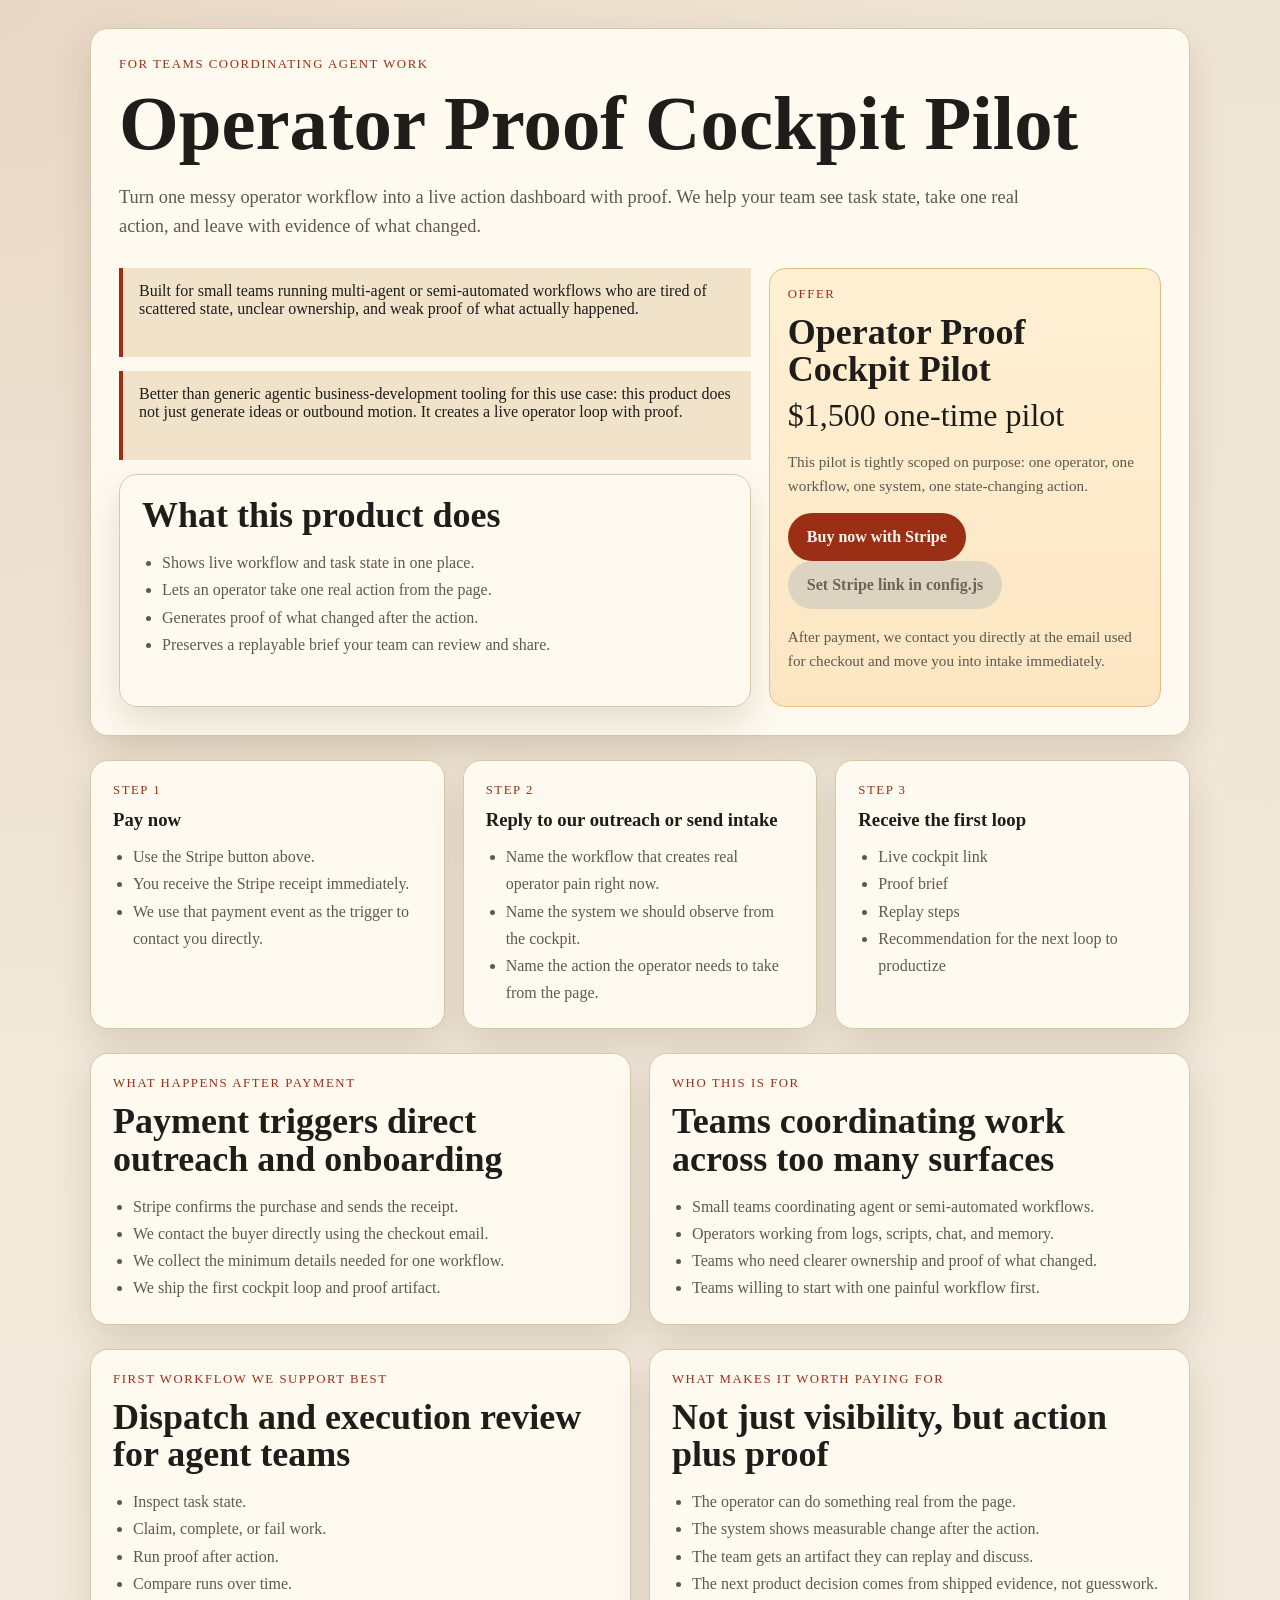
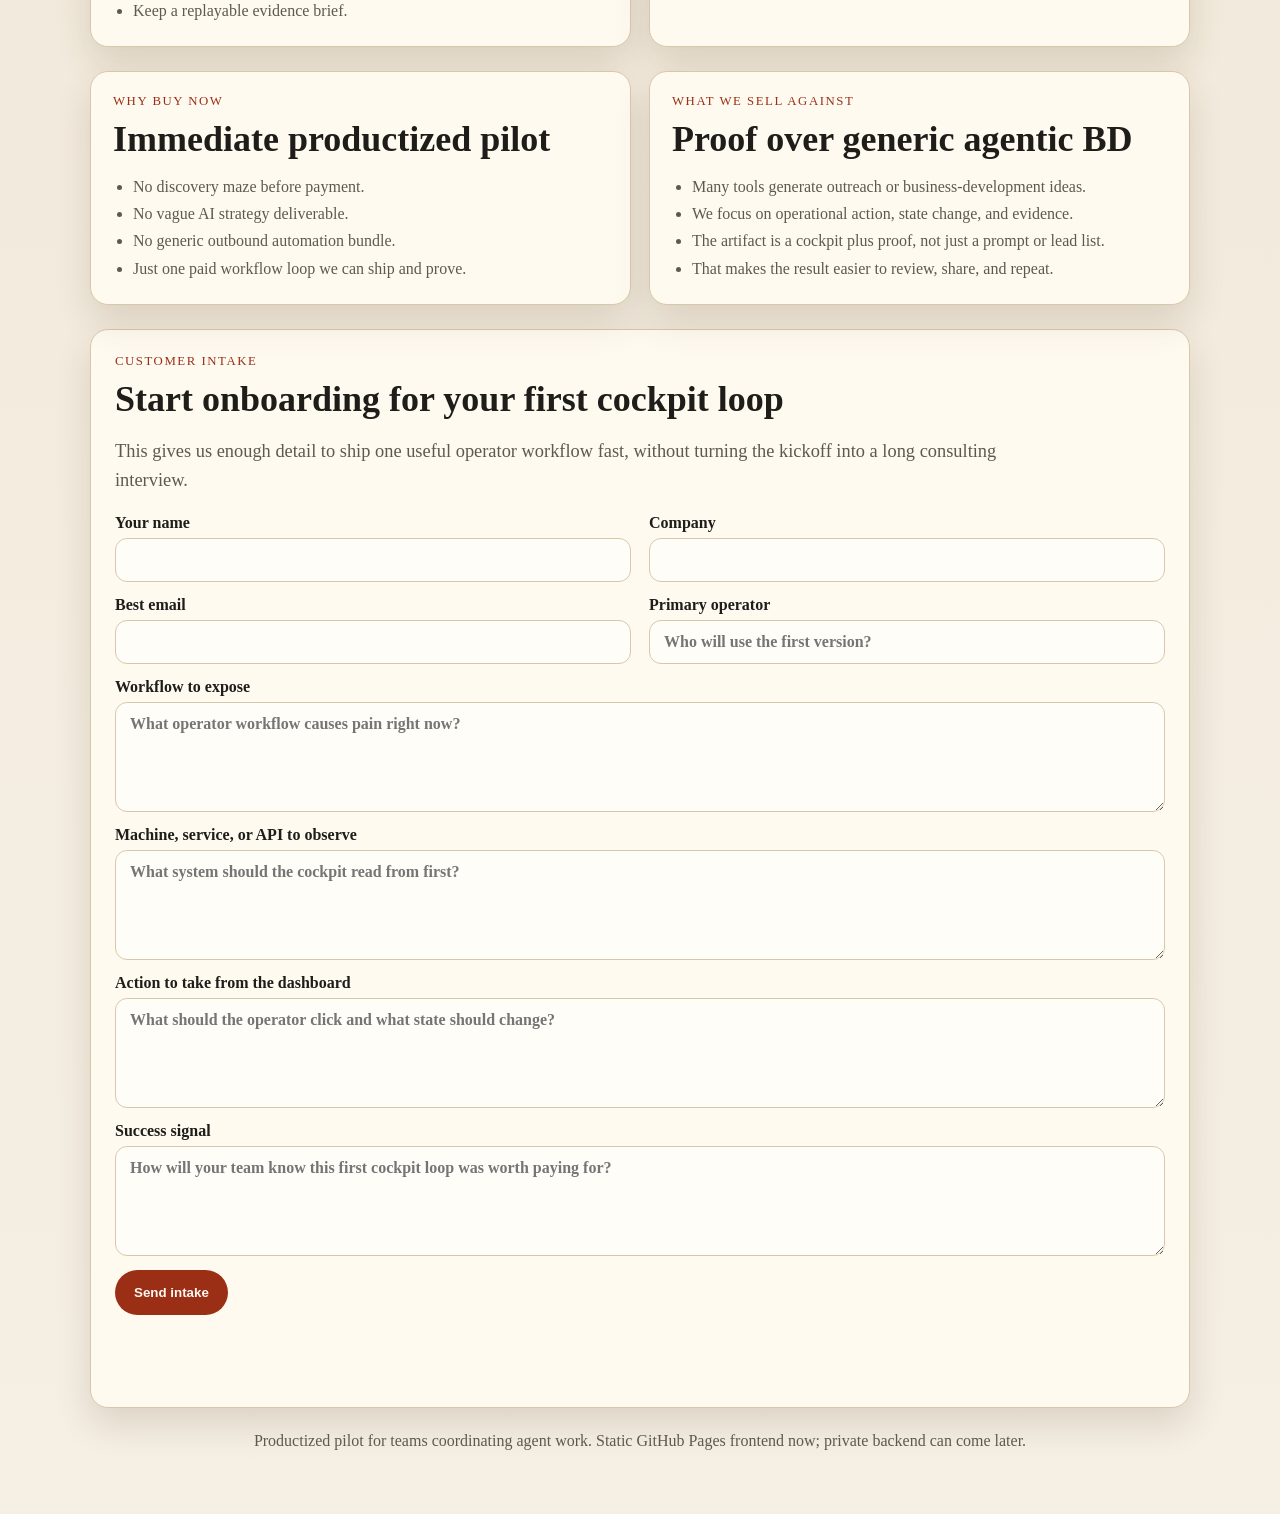
==== index.html @ 42e2fd02 "Serve frontend from Pages root redirects" ====
<!doctype html>
<html lang="en">
  <head>
    <meta charset="UTF-8">
    <meta http-equiv="refresh" content="0; url=./frontend/index.html">
    <meta name="viewport" content="width=device-width, initial-scale=1.0">
    <title>Redirecting to Operator Proof Cockpit Pilot</title>
    <link rel="canonical" href="./frontend/index.html">
  </head>
  <body>
    <p>Redirecting to <a href="./frontend/index.html">Operator Proof Cockpit Pilot</a>...</p>
  </body>
</html>
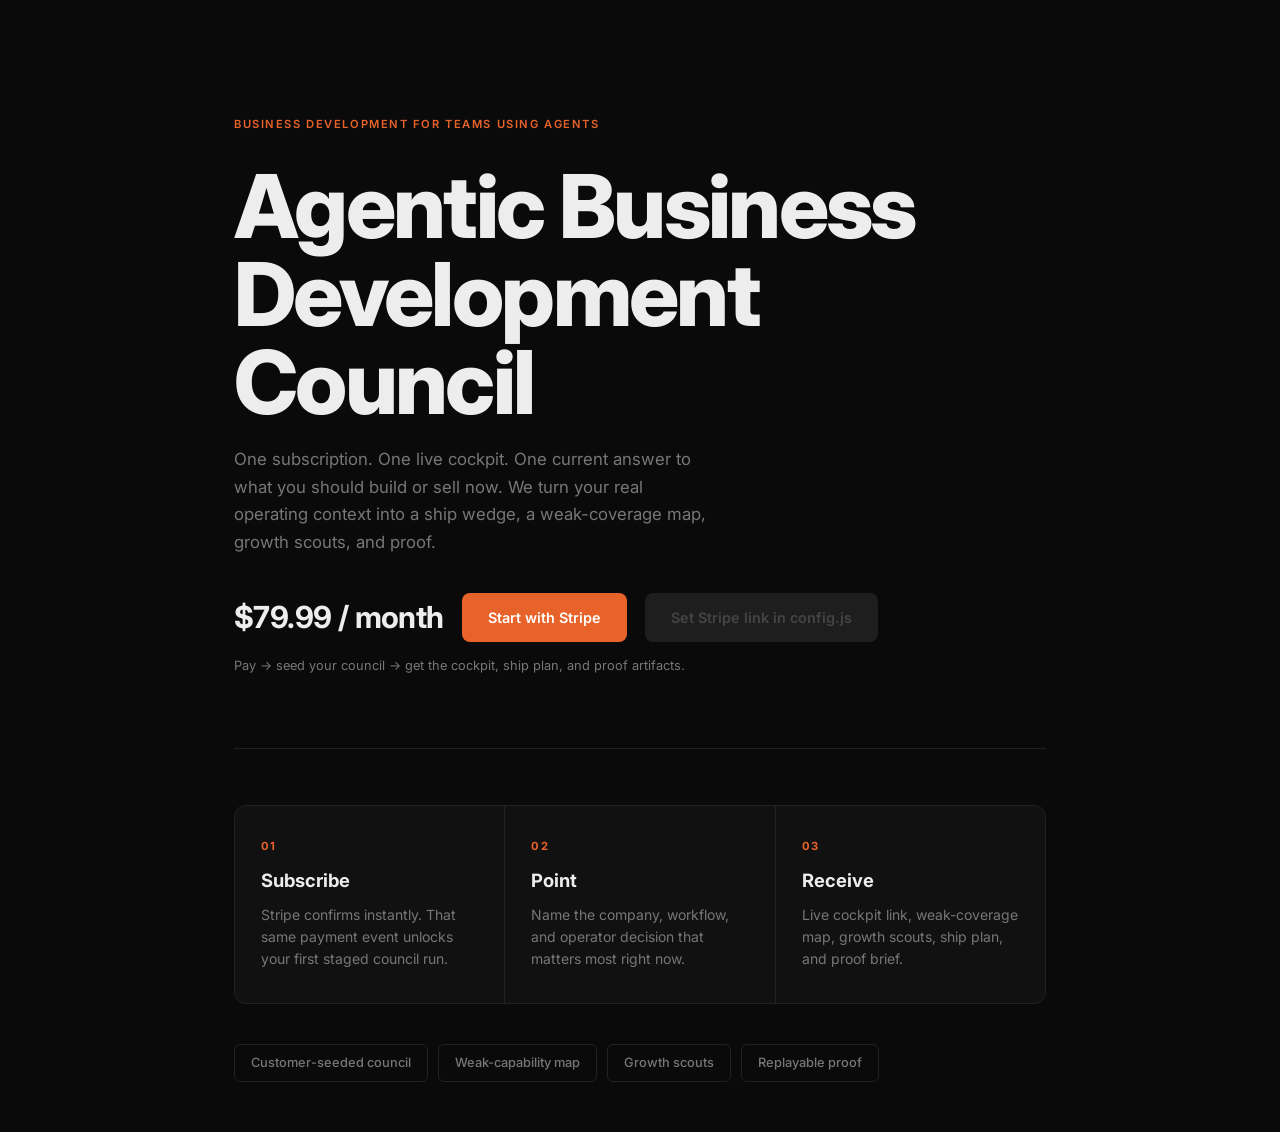
==== commit ecd4707a: "Refine recurring BD council offer" ====
--- a/index.html
+++ b/index.html
@@ -4,10 +4,10 @@
     <meta charset="UTF-8">
     <meta http-equiv="refresh" content="0; url=./frontend/index.html">
     <meta name="viewport" content="width=device-width, initial-scale=1.0">
-    <title>Redirecting to Operator Proof Cockpit Pilot</title>
+    <title>Redirecting to Agentic Business Development Council</title>
     <link rel="canonical" href="./frontend/index.html">
   </head>
   <body>
-    <p>Redirecting to <a href="./frontend/index.html">Operator Proof Cockpit Pilot</a>...</p>
+    <p>Redirecting to <a href="./frontend/index.html">Agentic Business Development Council</a>...</p>
   </body>
 </html>
